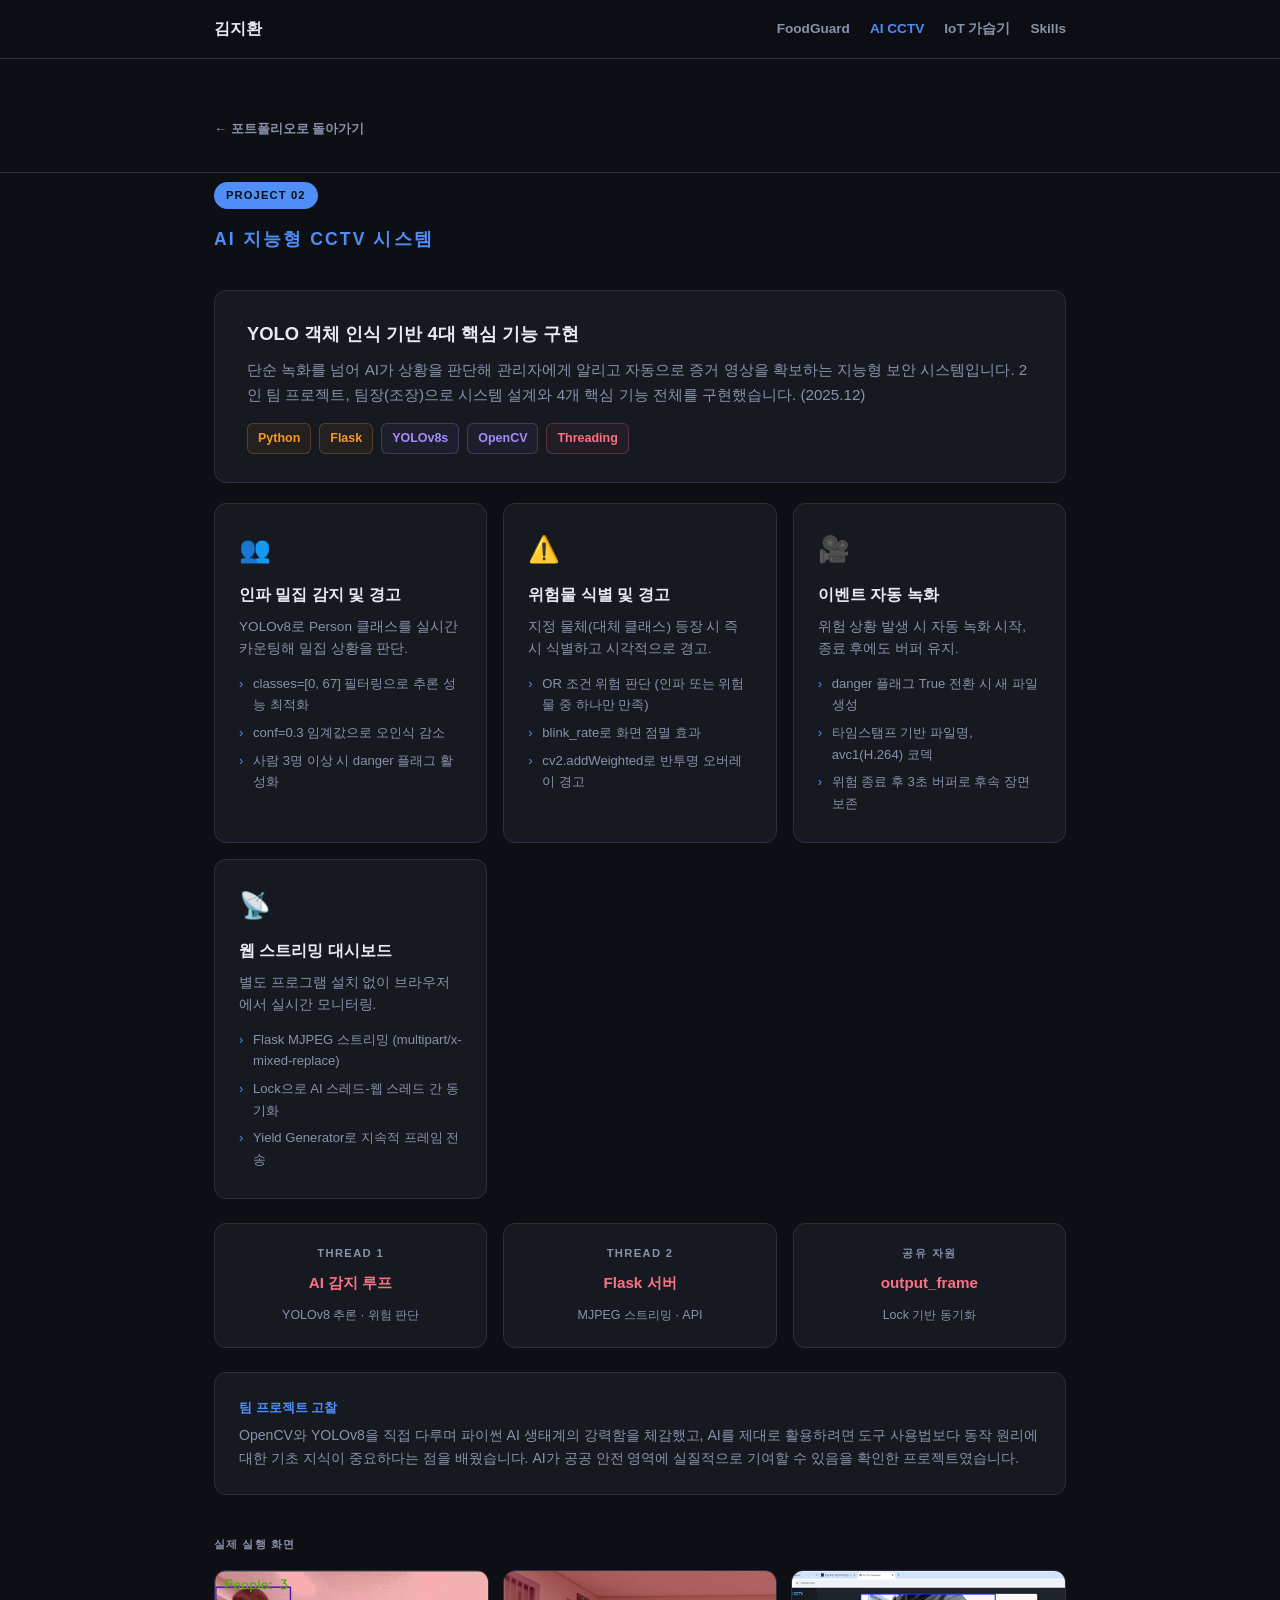
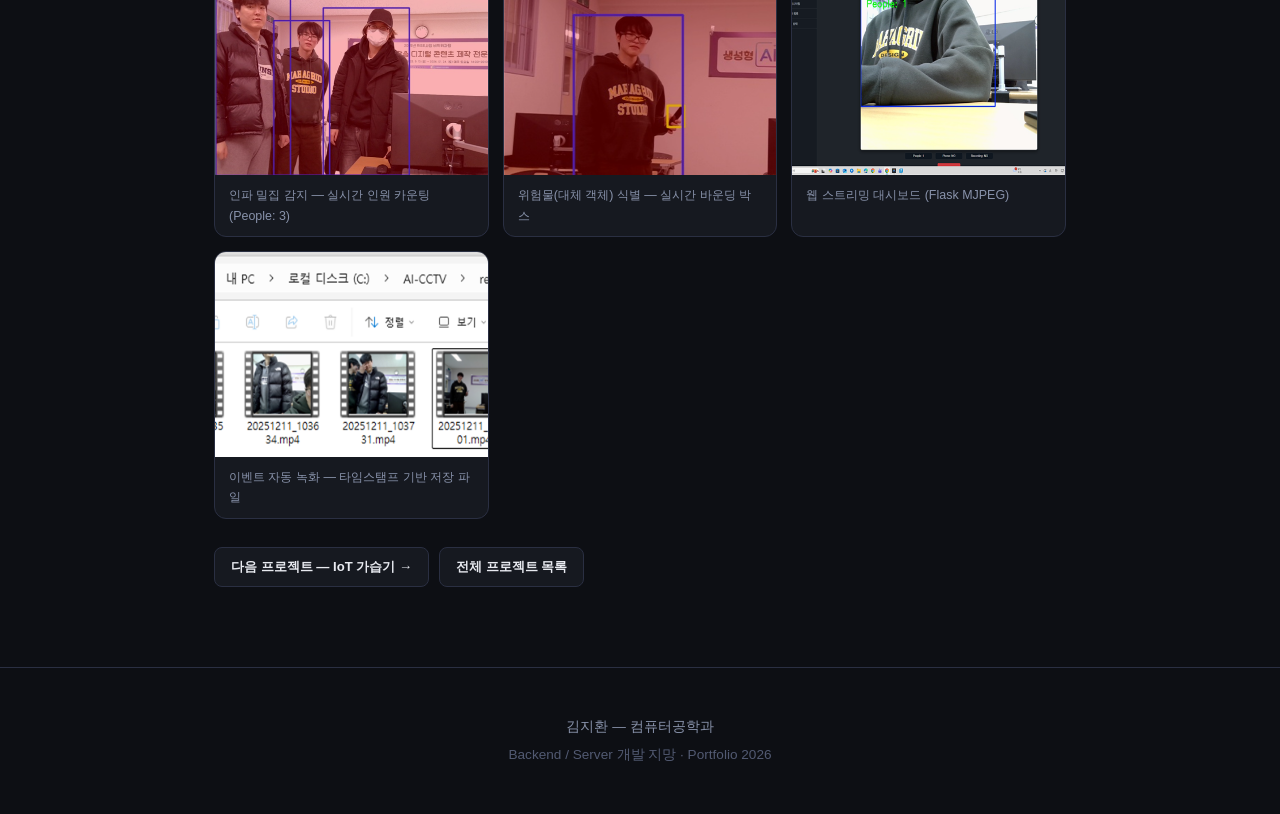
==== ai-cctv.html @ ed96be66 "Split single-page portfolio into per-project pages" ====
<!DOCTYPE html>
<html lang="ko">
<head>
<meta charset="UTF-8" />
<meta name="viewport" content="width=device-width, initial-scale=1.0" />
<title>AI 지능형 CCTV 시스템 — 김지환 Portfolio</title>
<link rel="stylesheet" href="style.css">
</head>
<body>

<nav>
  <div class="nav-inner">
    <a class="nav-name" href="index.html" style="color:inherit;text-decoration:none">김지환</a>
    <div class="nav-links">
      <a href="foodguard.html">FoodGuard</a>
      <a href="ai-cctv.html" style="color:var(--accent)">AI CCTV</a>
      <a href="iot.html">IoT 가습기</a>
      <a href="index.html#skills">Skills</a>
    </div>
  </div>
</nav>

<section class="page-head">
  <div class="container">
    <a class="back-link" href="index.html">← 포트폴리오로 돌아가기</a>
  </div>
</section>

<!-- ══════════════ AI CCTV ══════════════ -->
<section id="ai-cctv" style="padding-top:8px">
  <div class="container">
    <span class="divider-label">Project 02</span>
    <h2>AI 지능형 CCTV 시스템</h2>
    <div class="project-card">
      <h3>YOLO 객체 인식 기반 4대 핵심 기능 구현</h3>
      <p>
        단순 녹화를 넘어 AI가 상황을 판단해 관리자에게 알리고 자동으로 증거 영상을 확보하는 지능형 보안 시스템입니다.
        2인 팀 프로젝트, 팀장(조장)으로 시스템 설계와 4개 핵심 기능 전체를 구현했습니다. (2025.12)
      </p>
      <div class="tech-pills">
        <span class="pill be">Python</span><span class="pill be">Flask</span>
        <span class="pill ai">YOLOv8s</span><span class="pill ai">OpenCV</span><span class="pill sys">Threading</span>
      </div>
    </div>

    <div class="features-grid">
      <div class="feature-card">
        <div class="feature-icon">👥</div><h3>인파 밀집 감지 및 경고</h3>
        <p>YOLOv8로 Person 클래스를 실시간 카운팅해 밀집 상황을 판단.</p>
        <ul><li>classes=[0, 67] 필터링으로 추론 성능 최적화</li><li>conf=0.3 임계값으로 오인식 감소</li><li>사람 3명 이상 시 danger 플래그 활성화</li></ul>
      </div>
      <div class="feature-card">
        <div class="feature-icon">⚠️</div><h3>위험물 식별 및 경고</h3>
        <p>지정 물체(대체 클래스) 등장 시 즉시 식별하고 시각적으로 경고.</p>
        <ul><li>OR 조건 위험 판단 (인파 또는 위험물 중 하나만 만족)</li><li>blink_rate로 화면 점멸 효과</li><li>cv2.addWeighted로 반투명 오버레이 경고</li></ul>
      </div>
      <div class="feature-card">
        <div class="feature-icon">🎥</div><h3>이벤트 자동 녹화</h3>
        <p>위험 상황 발생 시 자동 녹화 시작, 종료 후에도 버퍼 유지.</p>
        <ul><li>danger 플래그 True 전환 시 새 파일 생성</li><li>타임스탬프 기반 파일명, avc1(H.264) 코덱</li><li>위험 종료 후 3초 버퍼로 후속 장면 보존</li></ul>
      </div>
      <div class="feature-card">
        <div class="feature-icon">📡</div><h3>웹 스트리밍 대시보드</h3>
        <p>별도 프로그램 설치 없이 브라우저에서 실시간 모니터링.</p>
        <ul><li>Flask MJPEG 스트리밍 (multipart/x-mixed-replace)</li><li>Lock으로 AI 스레드-웹 스레드 간 동기화</li><li>Yield Generator로 지속적 프레임 전송</li></ul>
      </div>
    </div>

    <div class="arch-row" style="margin-top:24px">
      <div class="arch-card sys"><div class="arch-label">Thread 1</div><div class="arch-name">AI 감지 루프</div><div class="arch-stack">YOLOv8 추론 · 위험 판단</div></div>
      <div class="arch-card sys"><div class="arch-label">Thread 2</div><div class="arch-name">Flask 서버</div><div class="arch-stack">MJPEG 스트리밍 · API</div></div>
      <div class="arch-card sys"><div class="arch-label">공유 자원</div><div class="arch-name">output_frame</div><div class="arch-stack">Lock 기반 동기화</div></div>
    </div>

    <div class="reflection-card">
      <div class="who">팀 프로젝트 고찰</div>
      <p>OpenCV와 YOLOv8을 직접 다루며 파이썬 AI 생태계의 강력함을 체감했고, AI를 제대로 활용하려면 도구 사용법보다 동작 원리에 대한 기초 지식이 중요하다는 점을 배웠습니다. AI가 공공 안전 영역에 실질적으로 기여할 수 있음을 확인한 프로젝트였습니다.</p>
    </div>

    <div class="proof-label">실제 실행 화면</div>
    <div class="gallery-grid">
      <div class="gallery-item">
        <img src="assets/cctv/people-detect.png" alt="인파 밀집 감지 — People: 3 실시간 카운팅 및 바운딩 박스" loading="lazy">
        <div class="cap">인파 밀집 감지 — 실시간 인원 카운팅(People: 3)</div>
      </div>
      <div class="gallery-item">
        <img src="assets/cctv/phone-detect.png" alt="위험물(휴대폰) 식별 — 노란 박스로 객체 표시" loading="lazy">
        <div class="cap">위험물(대체 객체) 식별 — 실시간 바운딩 박스</div>
      </div>
      <div class="gallery-item">
        <img src="assets/cctv/web-dashboard.png" alt="Flask 웹 스트리밍 대시보드 — People/Phone/Recording 상태 표시" loading="lazy">
        <div class="cap">웹 스트리밍 대시보드 (Flask MJPEG)</div>
      </div>
      <div class="gallery-item">
        <img src="assets/cctv/auto-recording.png" alt="이벤트 발생 시 자동 저장된 녹화 파일 목록" loading="lazy">
        <div class="cap">이벤트 자동 녹화 — 타임스탬프 기반 저장 파일</div>
      </div>
    </div>

    <div class="page-nav-links">
      <a href="iot.html">다음 프로젝트 — IoT 가습기 →</a>
      <a href="index.html">전체 프로젝트 목록</a>
    </div>
  </div>
</section>

<footer>
  <div class="container">
    <p style="margin-bottom:6px">김지환 — 컴퓨터공학과</p>
    <p style="color:#525a72">Backend / Server 개발 지망 · Portfolio 2026</p>
  </div>
</footer>

</body>
</html>
---- style.css ----
:root {
    --bg: #0d0f14;
    --surface: #161920;
    --surface2: #1e2230;
    --border: #2a2f42;
    --accent: #4f8ef7;
    --accent2: #7c5cfc;
    --green: #34d399;
    --yellow: #fbbf24;
    --text: #e8eaf0;
    --muted: #8892aa;
    --radius: 12px;
  }
  * { box-sizing: border-box; margin: 0; padding: 0; }
  html { scroll-behavior: smooth; }
  body {
    background: var(--bg);
    color: var(--text);
    font-family: 'Segoe UI', 'Apple SD Gothic Neo', sans-serif;
    line-height: 1.65;
    -webkit-font-smoothing: antialiased;
  }
  .container { max-width: 900px; margin: 0 auto; padding: 0 24px; }
  section { padding: 80px 0; border-bottom: 1px solid var(--border); }
  section:last-child { border-bottom: none; }
  h2 {
    font-size: 1.1rem; font-weight: 600; letter-spacing: .12em;
    text-transform: uppercase; color: var(--accent); margin-bottom: 36px;
  }
  h3 { font-size: 1.15rem; font-weight: 600; margin-bottom: 8px; }

  /* NAV */
  nav {
    position: sticky; top: 0; z-index: 10;
    background: rgba(13,15,20,.85); backdrop-filter: blur(8px);
    border-bottom: 1px solid var(--border);
  }
  .nav-inner {
    max-width: 900px; margin: 0 auto; padding: 16px 24px;
    display: flex; justify-content: space-between; align-items: center;
    flex-wrap: wrap; gap: 12px;
  }
  .nav-name { font-weight: 800; }
  .nav-links { display: flex; gap: 20px; flex-wrap: wrap; }
  .nav-links a {
    color: var(--muted); text-decoration: none; font-size: .85rem; font-weight: 600;
  }
  .nav-links a:hover { color: var(--accent); }

  /* HERO */
  .hero { padding: 100px 0 80px; border-bottom: 1px solid var(--border); position: relative; overflow: hidden; }
  .hero::before {
    content: ''; position: absolute; top: -120px; right: -160px;
    width: 500px; height: 500px;
    background: radial-gradient(circle, rgba(79,142,247,.12) 0%, transparent 70%);
    pointer-events: none;
  }
  .badge {
    display: inline-block; font-size: .75rem; font-weight: 600; letter-spacing: .1em;
    text-transform: uppercase; color: var(--accent); background: rgba(79,142,247,.12);
    border: 1px solid rgba(79,142,247,.3); padding: 4px 12px; border-radius: 20px; margin-bottom: 20px;
  }
  .hero h1 {
    font-size: clamp(2.2rem, 6vw, 3.6rem); font-weight: 800; line-height: 1.15; margin-bottom: 16px;
    background: linear-gradient(135deg, #e8eaf0 30%, #8892aa);
    -webkit-background-clip: text; -webkit-text-fill-color: transparent; background-clip: text;
  }
  .hero-sub { font-size: 1.05rem; color: var(--muted); max-width: 560px; margin-bottom: 28px; }
  .hero-links { display: flex; gap: 12px; flex-wrap: wrap; margin-bottom: 36px; }
  .hero-links a {
    font-size: .85rem; font-weight: 600; color: var(--text); text-decoration: none;
    border: 1px solid var(--border); padding: 8px 16px; border-radius: 8px; background: var(--surface);
  }
  .hero-links a:hover { border-color: var(--accent); color: var(--accent); }
  .stats-row { display: flex; gap: 32px; flex-wrap: wrap; }
  .stat { display: flex; flex-direction: column; }
  .stat-value { font-size: 1.8rem; font-weight: 800; color: var(--text); line-height: 1.1; }
  .stat-value span { color: var(--accent); }
  .stat-label { font-size: .78rem; color: var(--muted); letter-spacing: .06em; text-transform: uppercase; margin-top: 4px; }

  /* PROJECT OVERVIEW CARDS */
  .overview-grid { display: grid; grid-template-columns: repeat(auto-fill, minmax(260px, 1fr)); gap: 16px; }
  .overview-card {
    background: var(--surface); border: 1px solid var(--border); border-radius: var(--radius);
    padding: 24px; text-decoration: none; color: inherit; display: block; transition: border-color .2s, transform .2s;
  }
  .overview-card:hover { border-color: var(--accent); transform: translateY(-2px); }
  .overview-card .tag { font-size: .7rem; font-weight: 700; letter-spacing: .1em; text-transform: uppercase; color: var(--accent); margin-bottom: 10px; }
  .overview-card h3 { margin-bottom: 8px; }
  .overview-card p { font-size: .85rem; color: var(--muted); margin-bottom: 14px; }
  .overview-card .meta { font-size: .75rem; color: var(--muted); }

  /* GENERIC */
  .project-card {
    background: var(--surface); border: 1px solid var(--border); border-radius: var(--radius);
    padding: 28px 32px; margin-bottom: 20px;
  }
  .project-card p { color: var(--muted); font-size: .95rem; margin-top: 8px; }
  .tech-pills { display: flex; flex-wrap: wrap; gap: 8px; margin-top: 16px; }
  .pill {
    font-size: .78rem; font-weight: 600; padding: 4px 10px; border-radius: 6px;
    background: var(--surface2); color: var(--muted); border: 1px solid var(--border);
  }
  .pill.fe { color: #61dafb; border-color: rgba(97,218,251,.25); background: rgba(97,218,251,.06); }
  .pill.be { color: #f89820; border-color: rgba(248,152,32,.25); background: rgba(248,152,32,.06); }
  .pill.ai { color: #a78bfa; border-color: rgba(167,139,250,.25); background: rgba(167,139,250,.06); }
  .pill.db { color: var(--green); border-color: rgba(52,211,153,.25); background: rgba(52,211,153,.06); }
  .pill.sys { color: #fb7185; border-color: rgba(251,113,133,.25); background: rgba(251,113,133,.06); }

  .features-grid { display: grid; grid-template-columns: repeat(auto-fill, minmax(260px, 1fr)); gap: 16px; }
  .feature-card {
    background: var(--surface); border: 1px solid var(--border); border-radius: var(--radius);
    padding: 24px; transition: border-color .2s, transform .2s;
  }
  .feature-card:hover { border-color: var(--accent); transform: translateY(-2px); }
  .feature-icon { font-size: 1.6rem; margin-bottom: 12px; }
  .feature-card h3 { font-size: 1rem; margin-bottom: 8px; }
  .feature-card p { font-size: .85rem; color: var(--muted); line-height: 1.6; }
  .feature-card ul { list-style: none; margin-top: 10px; }
  .feature-card ul li { font-size: .82rem; color: var(--muted); padding: 3px 0; padding-left: 14px; position: relative; }
  .feature-card ul li::before { content: '›'; position: absolute; left: 0; color: var(--accent); }

  .arch-row { display: grid; grid-template-columns: 1fr 1fr 1fr; gap: 16px; margin-bottom: 24px; }
  @media (max-width: 640px) {
    .arch-row { grid-template-columns: 1fr; }
    .stats-row { gap: 20px; }
    .nav-links { font-size: .8rem; }
  }
  .arch-card { background: var(--surface); border: 1px solid var(--border); border-radius: var(--radius); padding: 20px; text-align: center; }
  .arch-card .arch-label { font-size: .7rem; font-weight: 700; letter-spacing: .12em; text-transform: uppercase; color: var(--muted); margin-bottom: 8px; }
  .arch-card .arch-name { font-size: .95rem; font-weight: 700; margin-bottom: 10px; }
  .arch-card.fe .arch-name { color: #61dafb; }
  .arch-card.be .arch-name { color: #f89820; }
  .arch-card.ai .arch-name { color: #a78bfa; }
  .arch-card.sys .arch-name { color: #fb7185; }
  .arch-card .arch-stack { font-size: .78rem; color: var(--muted); line-height: 1.7; }

  .ai-flow { background: var(--surface); border: 1px solid var(--border); border-radius: var(--radius); padding: 28px 32px; margin-bottom: 20px; }
  .flow-steps { display: flex; align-items: flex-start; gap: 0; margin-top: 20px; flex-wrap: wrap; }
  .flow-step { flex: 1; min-width: 110px; text-align: center; }
  .flow-step-box { background: var(--surface2); border: 1px solid var(--border); border-radius: 8px; padding: 12px 8px; font-size: .78rem; color: var(--text); font-weight: 600; }
  .flow-arrow { display: flex; align-items: center; padding: 0 6px; color: var(--muted); font-size: 1.1rem; margin-top: 18px; }

  .model-table { width: 100%; border-collapse: collapse; margin-top: 20px; font-size: .85rem; }
  .model-table th { text-align: left; padding: 10px 14px; background: var(--surface2); color: var(--muted); font-size: .75rem; letter-spacing: .08em; text-transform: uppercase; border-bottom: 1px solid var(--border); }
  .model-table td { padding: 10px 14px; border-bottom: 1px solid var(--border); color: var(--text); }
  .model-table tr:last-child td { border-bottom: none; }
  .conf-bar { display: inline-block; height: 6px; border-radius: 3px; vertical-align: middle; margin-right: 8px; }

  .contrib-row { display: grid; grid-template-columns: repeat(auto-fill, minmax(180px, 1fr)); gap: 16px; margin-top: 8px; }
  .contrib-card { background: var(--surface); border: 1px solid var(--border); border-radius: var(--radius); padding: 20px; text-align: center; }
  .contrib-num { font-size: 2rem; font-weight: 800; color: var(--accent); }
  .contrib-desc { font-size: .8rem; color: var(--muted); margin-top: 4px; }

  .contribution-bar { background: var(--surface2); border: 1px solid var(--border); border-radius: var(--radius); padding: 24px 28px; margin-top: 20px; }
  .bar-label { display: flex; justify-content: space-between; font-size: .82rem; color: var(--muted); margin-bottom: 8px; }
  .bar-label strong { color: var(--text); }
  .bar-track { height: 8px; background: var(--surface); border-radius: 4px; margin-bottom: 14px; overflow: hidden; }
  .bar-fill { height: 100%; border-radius: 4px; background: linear-gradient(90deg, var(--accent), var(--accent2)); }
  .note { font-size: .78rem; color: var(--muted); margin-top: 8px; }

  .reflection-card { background: var(--surface); border: 1px solid var(--border); border-radius: var(--radius); padding: 24px; margin-top: 20px; }
  .reflection-card .who { font-size: .8rem; font-weight: 700; color: var(--accent); margin-bottom: 6px; }
  .reflection-card p { font-size: .88rem; color: var(--muted); }

  /* ── PROOF GALLERY ── */
  .proof-label {
    font-size: .7rem; font-weight: 700; letter-spacing: .1em; text-transform: uppercase;
    color: var(--muted); margin: 40px 0 16px;
  }
  .gallery-grid { display: grid; grid-template-columns: repeat(auto-fill, minmax(220px, 1fr)); gap: 14px; }
  .gallery-item {
    background: var(--surface); border: 1px solid var(--border); border-radius: var(--radius);
    overflow: hidden;
  }
  .gallery-item img { width: 100%; display: block; aspect-ratio: 4/3; object-fit: cover; background: #000; }
  .gallery-item .cap { padding: 10px 14px; font-size: .78rem; color: var(--muted); }
  .video-grid { display: grid; grid-template-columns: repeat(auto-fill, minmax(300px, 1fr)); gap: 16px; }
  .video-item {
    background: var(--surface); border: 1px solid var(--border); border-radius: var(--radius); padding: 14px;
  }
  .video-item video { width: 100%; border-radius: 8px; display: block; background: #000; }
  .video-item .cap { padding: 10px 2px 0; font-size: .82rem; color: var(--text); font-weight: 600; }

  .skills-grid { display: grid; grid-template-columns: repeat(auto-fill, minmax(220px, 1fr)); gap: 16px; }
  .skill-group { background: var(--surface); border: 1px solid var(--border); border-radius: var(--radius); padding: 20px 24px; }
  .skill-group-title { font-size: .78rem; font-weight: 700; letter-spacing: .1em; text-transform: uppercase; color: var(--muted); margin-bottom: 14px; }
  .skill-list { list-style: none; }
  .skill-list li { font-size: .88rem; color: var(--text); padding: 5px 0; border-bottom: 1px solid var(--border); display: flex; align-items: center; gap: 8px; }
  .skill-list li:last-child { border-bottom: none; }
  .skill-dot { width: 6px; height: 6px; border-radius: 50%; flex-shrink: 0; }

  .divider-label {
    display: inline-block; font-size: .7rem; font-weight: 700; letter-spacing: .1em; text-transform: uppercase;
    color: var(--bg); background: var(--accent); padding: 4px 12px; border-radius: 20px; margin-bottom: 16px;
  }

  footer { padding: 48px 0; text-align: center; color: var(--muted); font-size: .85rem; }

  /* ── DETAIL PAGE HEADER ── */
  .page-head { padding: 56px 0 8px; }
  .back-link {
    display: inline-flex; align-items: center; gap: 6px; font-size: .82rem; font-weight: 600;
    color: var(--muted); text-decoration: none; margin-bottom: 24px;
  }
  .back-link:hover { color: var(--accent); }
  .page-nav-links { display: flex; gap: 10px; flex-wrap: wrap; margin-top: 28px; }
  .page-nav-links a {
    font-size: .82rem; font-weight: 600; color: var(--text); text-decoration: none;
    border: 1px solid var(--border); padding: 8px 16px; border-radius: 8px; background: var(--surface);
  }
  .page-nav-links a:hover { border-color: var(--accent); color: var(--accent); }
  .page-nav-links a.active { border-color: var(--accent); color: var(--accent); }
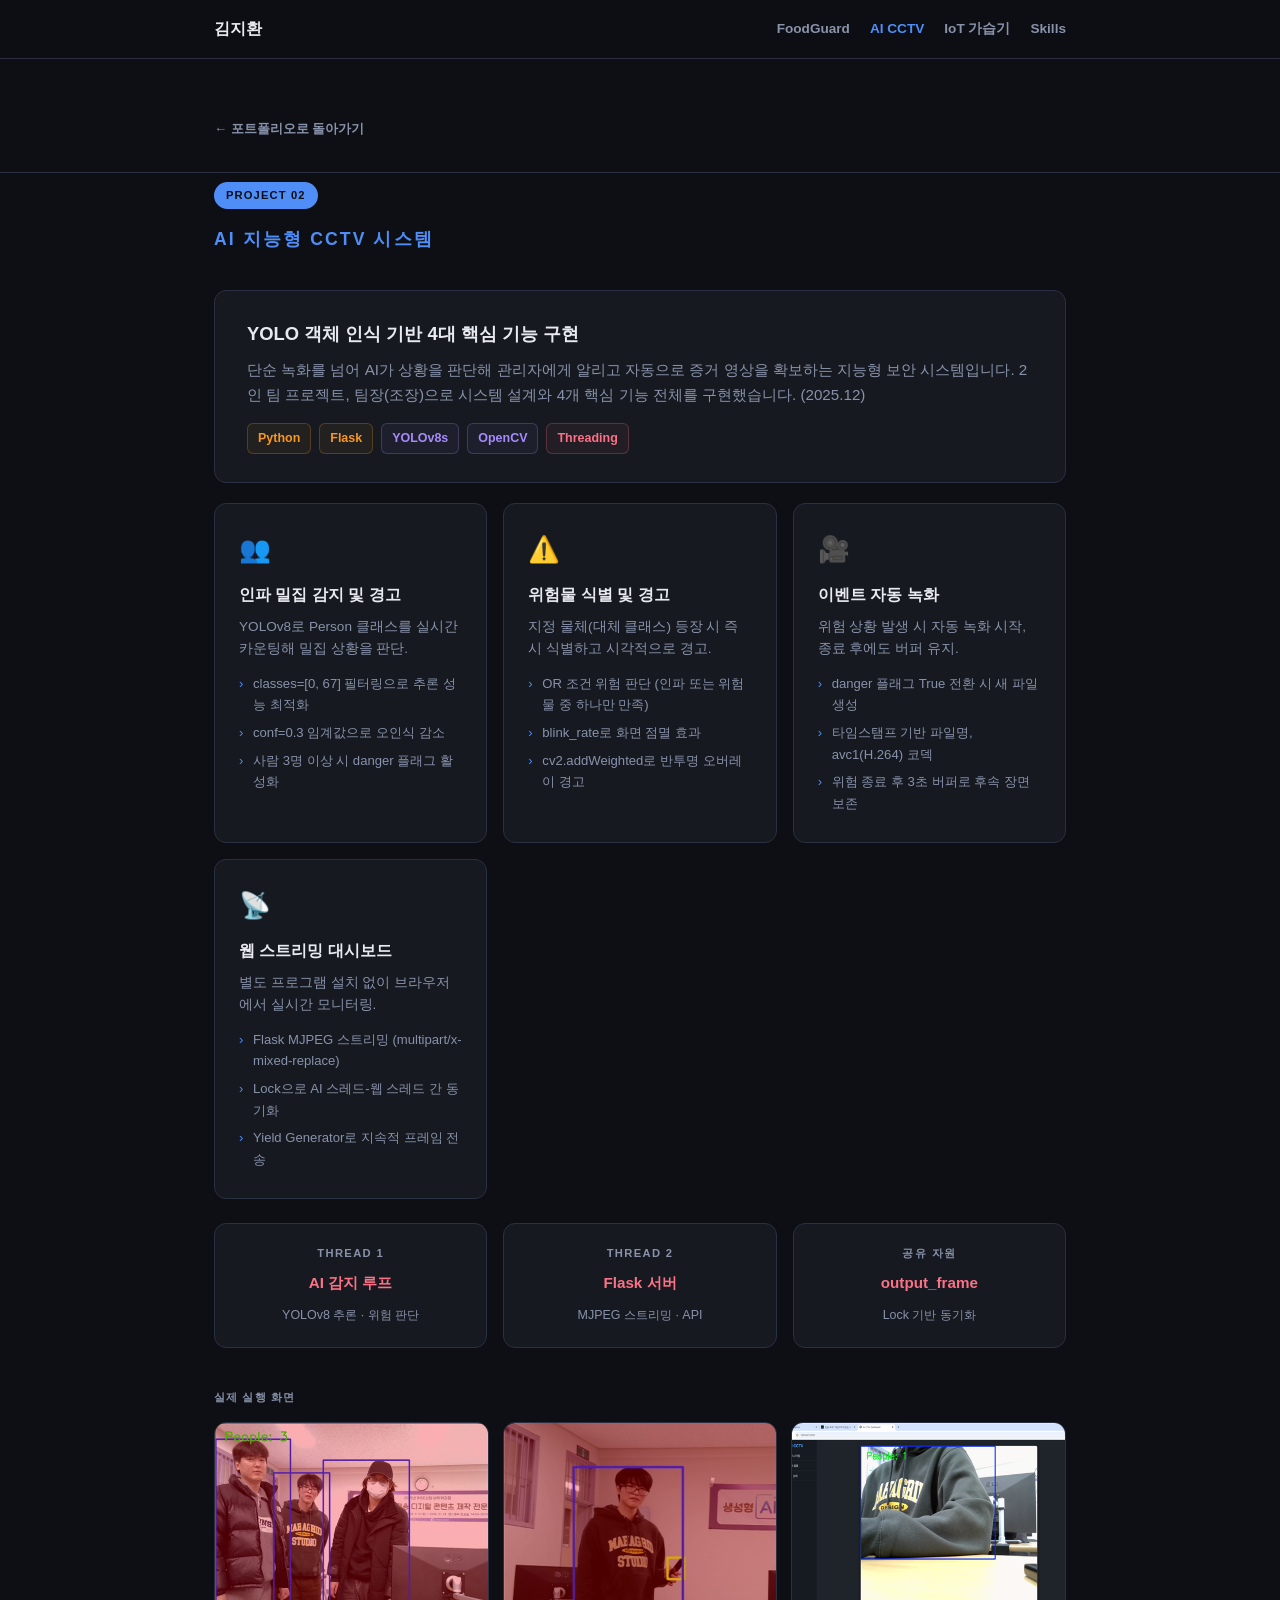
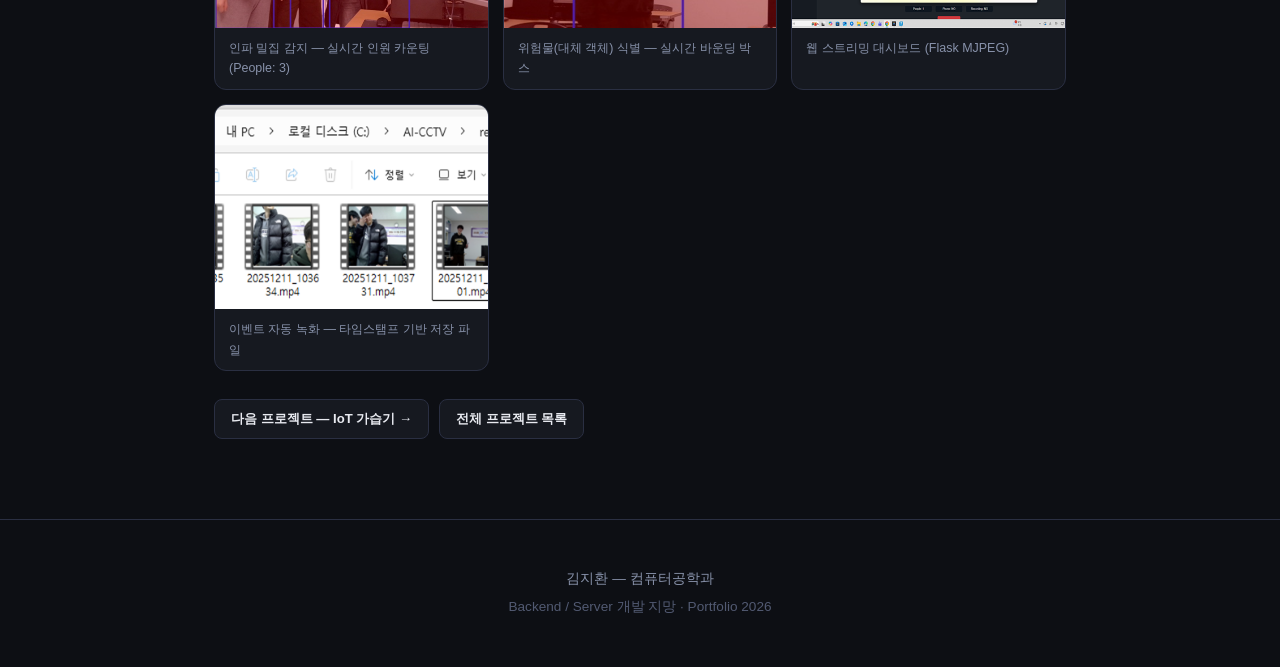
==== commit e6e1886f: "Remove team reflection blocks from AI CCTV and IoT project pages" ====
--- a/ai-cctv.html
+++ b/ai-cctv.html
@@ -72,10 +72,6 @@
       <div class="arch-card sys"><div class="arch-label">공유 자원</div><div class="arch-name">output_frame</div><div class="arch-stack">Lock 기반 동기화</div></div>
     </div>
 
-    <div class="reflection-card">
-      <div class="who">팀 프로젝트 고찰</div>
-      <p>OpenCV와 YOLOv8을 직접 다루며 파이썬 AI 생태계의 강력함을 체감했고, AI를 제대로 활용하려면 도구 사용법보다 동작 원리에 대한 기초 지식이 중요하다는 점을 배웠습니다. AI가 공공 안전 영역에 실질적으로 기여할 수 있음을 확인한 프로젝트였습니다.</p>
-    </div>
 
     <div class="proof-label">실제 실행 화면</div>
     <div class="gallery-grid">
--- a/style.css
+++ b/style.css
@@ -84,11 +84,17 @@
     background: var(--surface); border: 1px solid var(--border); border-radius: var(--radius);
     padding: 24px; text-decoration: none; color: inherit; display: block; transition: border-color .2s, transform .2s;
   }
-  .overview-card:hover { border-color: var(--accent); transform: translateY(-2px); }
+  .overview-card:hover { border-color: var(--accent); transform: translateY(-2px); box-shadow: 0 8px 24px rgba(79,142,247,.15); }
   .overview-card .tag { font-size: .7rem; font-weight: 700; letter-spacing: .1em; text-transform: uppercase; color: var(--accent); margin-bottom: 10px; }
   .overview-card h3 { margin-bottom: 8px; }
   .overview-card p { font-size: .85rem; color: var(--muted); margin-bottom: 14px; }
-  .overview-card .meta { font-size: .75rem; color: var(--muted); }
+  .overview-card .meta { font-size: .75rem; color: var(--muted); margin-bottom: 16px; }
+  .overview-card .cta {
+    display: flex; align-items: center; gap: 6px; font-size: .82rem; font-weight: 700; color: var(--accent);
+    padding-top: 14px; border-top: 1px solid var(--border);
+  }
+  .overview-card .cta .arrow { transition: transform .2s; }
+  .overview-card:hover .cta .arrow { transform: translateX(4px); }
 
   /* GENERIC */
   .project-card {
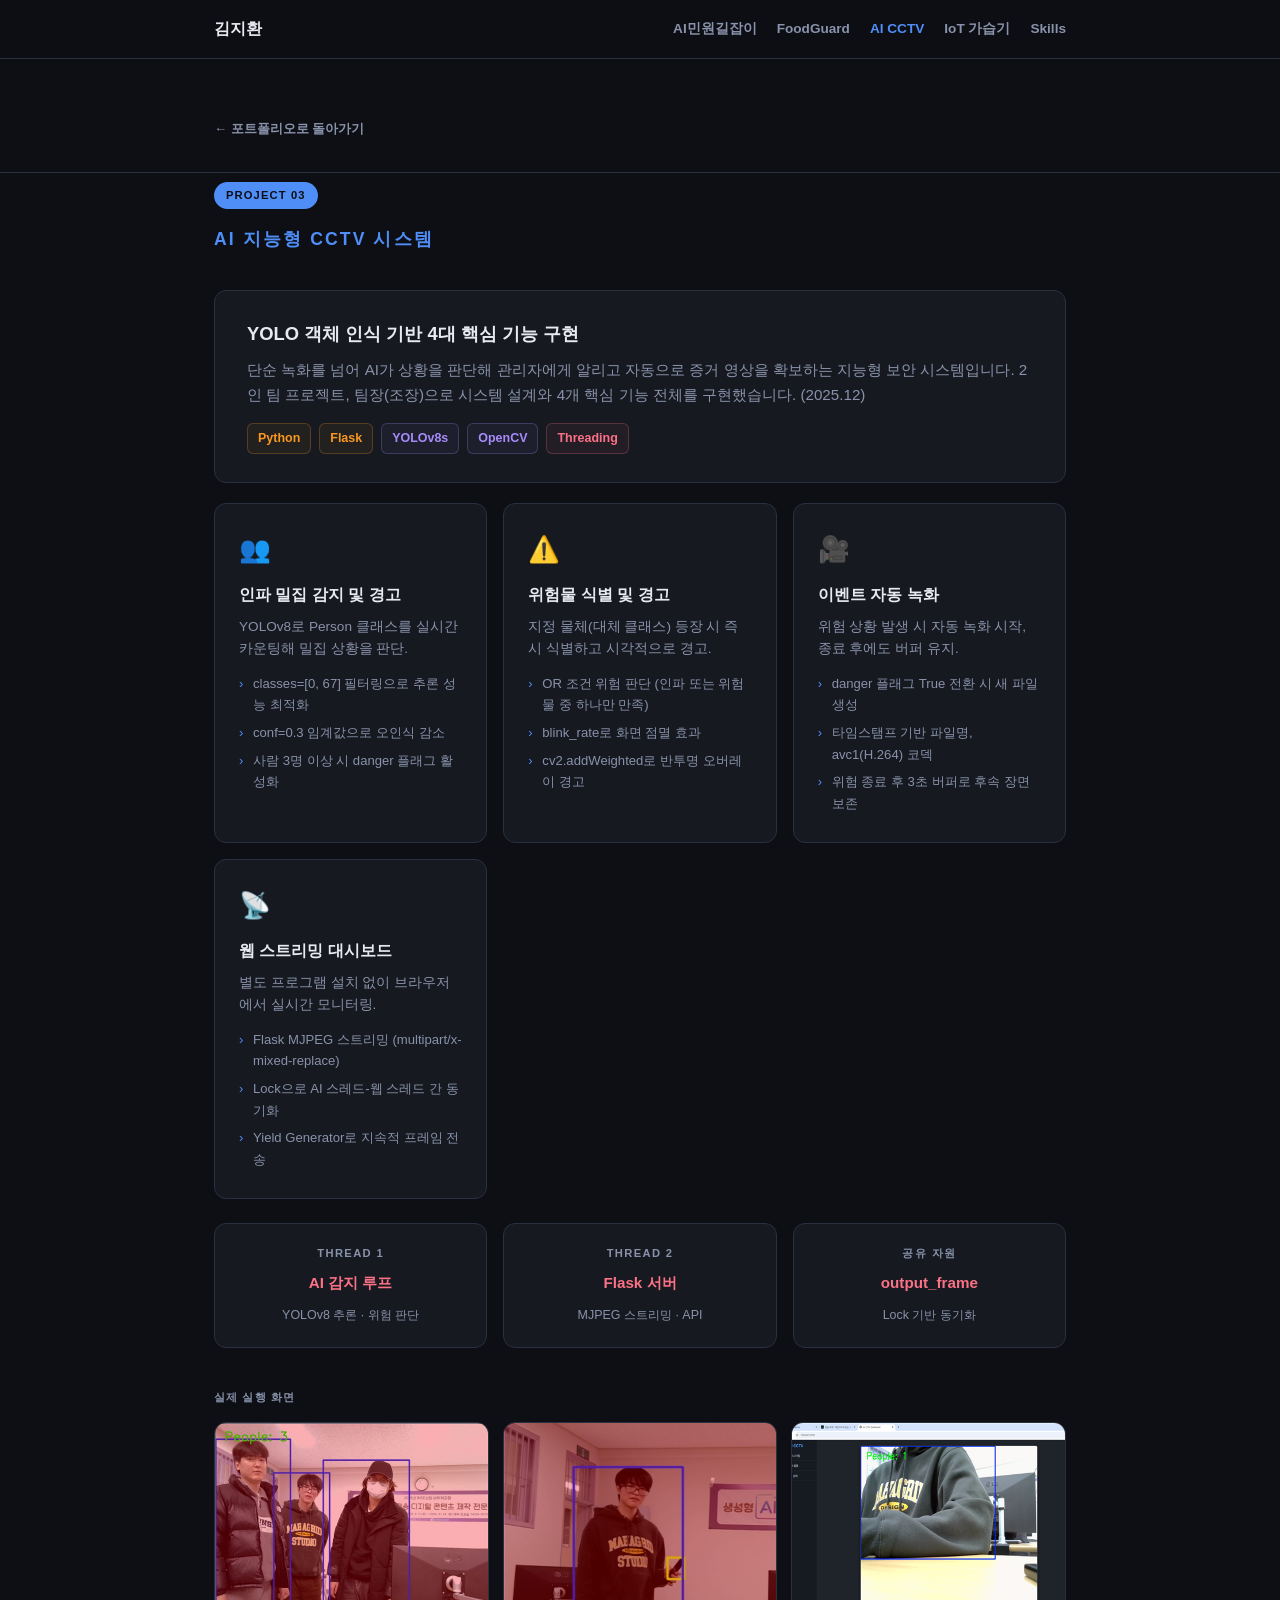
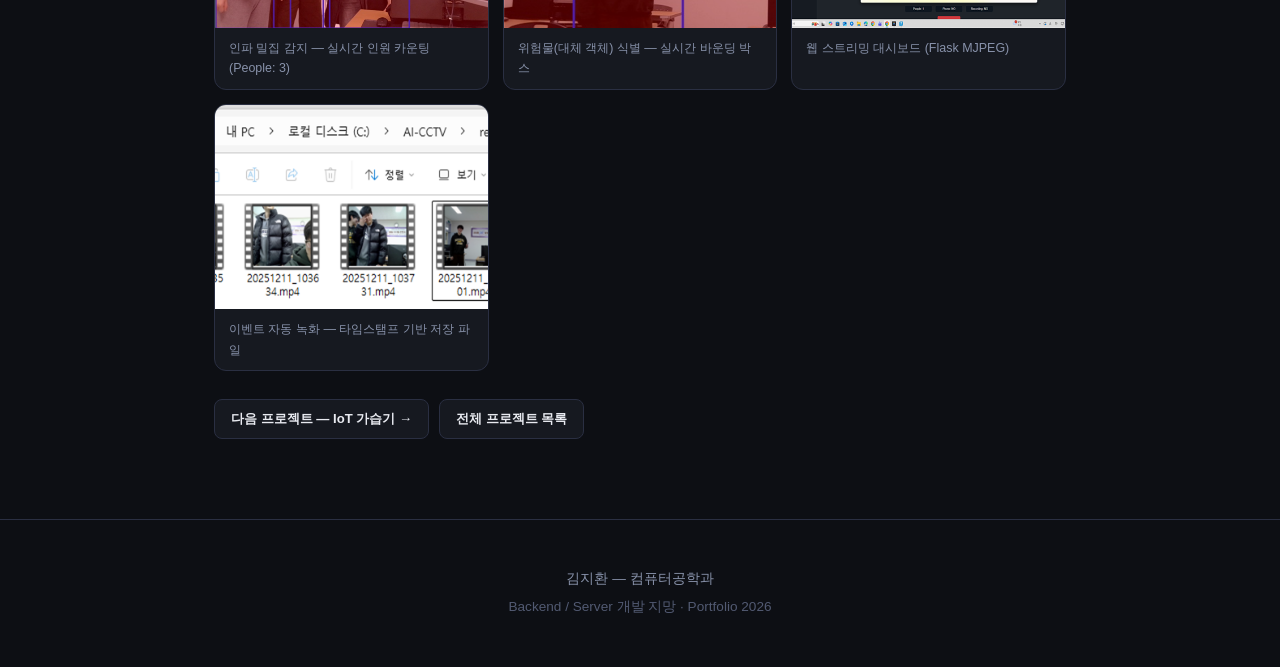
==== commit dbec126f: "AI민원길잡이 페이지 추가, FoodGuard를 XGBoost·wMAPE·안전재고 내용으로 갱신 Co-Authored-By: Claude Opus 5.5 <noreply@anthr" ====
--- a/ai-cctv.html
+++ b/ai-cctv.html
@@ -12,6 +12,7 @@
   <div class="nav-inner">
     <a class="nav-name" href="index.html" style="color:inherit;text-decoration:none">김지환</a>
     <div class="nav-links">
+      <a href="minwon.html">AI민원길잡이</a>
       <a href="foodguard.html">FoodGuard</a>
       <a href="ai-cctv.html" style="color:var(--accent)">AI CCTV</a>
       <a href="iot.html">IoT 가습기</a>
@@ -29,7 +30,7 @@
 <!-- ══════════════ AI CCTV ══════════════ -->
 <section id="ai-cctv" style="padding-top:8px">
   <div class="container">
-    <span class="divider-label">Project 02</span>
+    <span class="divider-label">Project 03</span>
     <h2>AI 지능형 CCTV 시스템</h2>
     <div class="project-card">
       <h3>YOLO 객체 인식 기반 4대 핵심 기능 구현</h3>
--- a/style.css
+++ b/style.css
@@ -79,7 +79,7 @@
   .stat-label { font-size: .78rem; color: var(--muted); letter-spacing: .06em; text-transform: uppercase; margin-top: 4px; }
 
   /* PROJECT OVERVIEW CARDS */
-  .overview-grid { display: grid; grid-template-columns: repeat(auto-fill, minmax(260px, 1fr)); gap: 16px; }
+  .overview-grid { display: grid; grid-template-columns: repeat(auto-fill, minmax(min(100%, 340px), 1fr)); gap: 16px; }
   .overview-card {
     background: var(--surface); border: 1px solid var(--border); border-radius: var(--radius);
     padding: 24px; text-decoration: none; color: inherit; display: block; transition: border-color .2s, transform .2s;
@@ -181,6 +181,9 @@
   }
   .gallery-item img { width: 100%; display: block; aspect-ratio: 4/3; object-fit: cover; background: #000; }
   .gallery-item .cap { padding: 10px 14px; font-size: .78rem; color: var(--muted); }
+  .gallery-item a { display: block; color: inherit; text-decoration: none; }
+  .gallery-item.tall img { aspect-ratio: 3/4; object-position: top; background: #fff; }
+  .gallery-item a:hover .cap { color: var(--accent); }
   .video-grid { display: grid; grid-template-columns: repeat(auto-fill, minmax(300px, 1fr)); gap: 16px; }
   .video-item {
     background: var(--surface); border: 1px solid var(--border); border-radius: var(--radius); padding: 14px;
